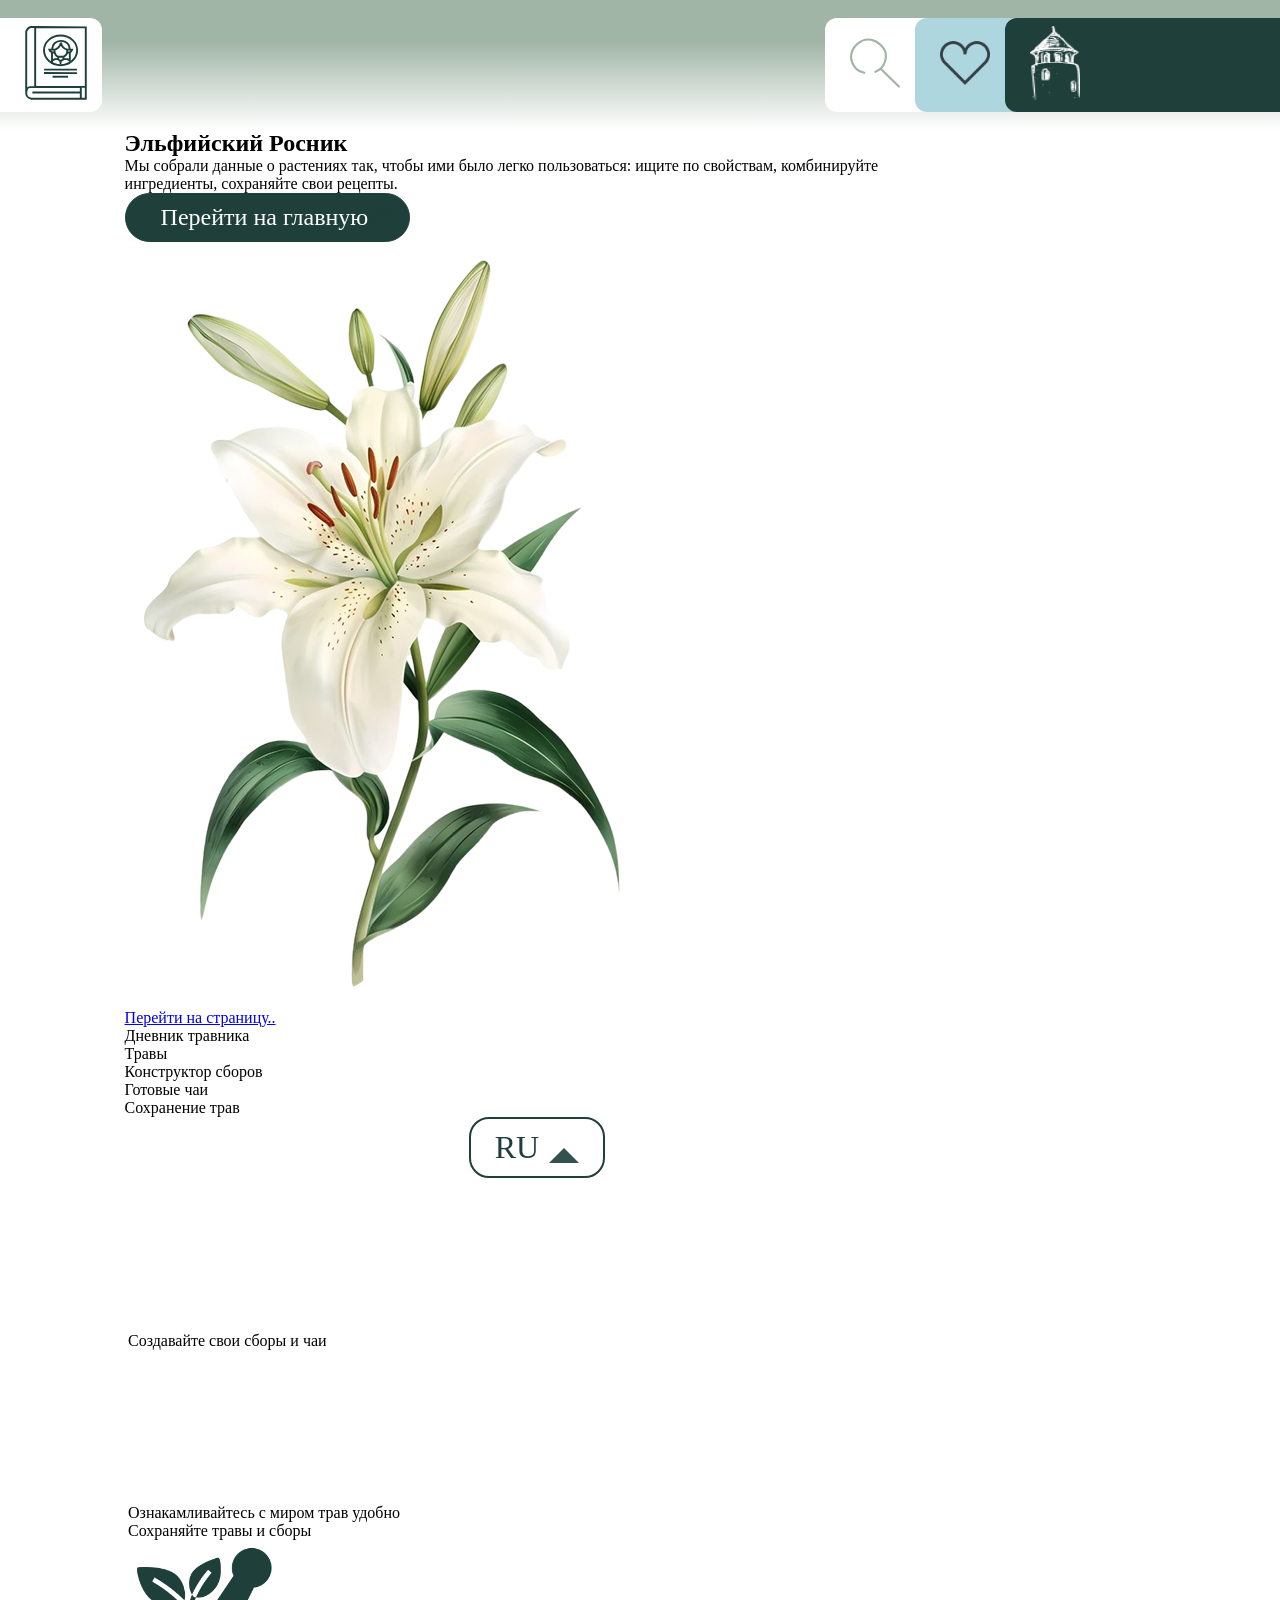
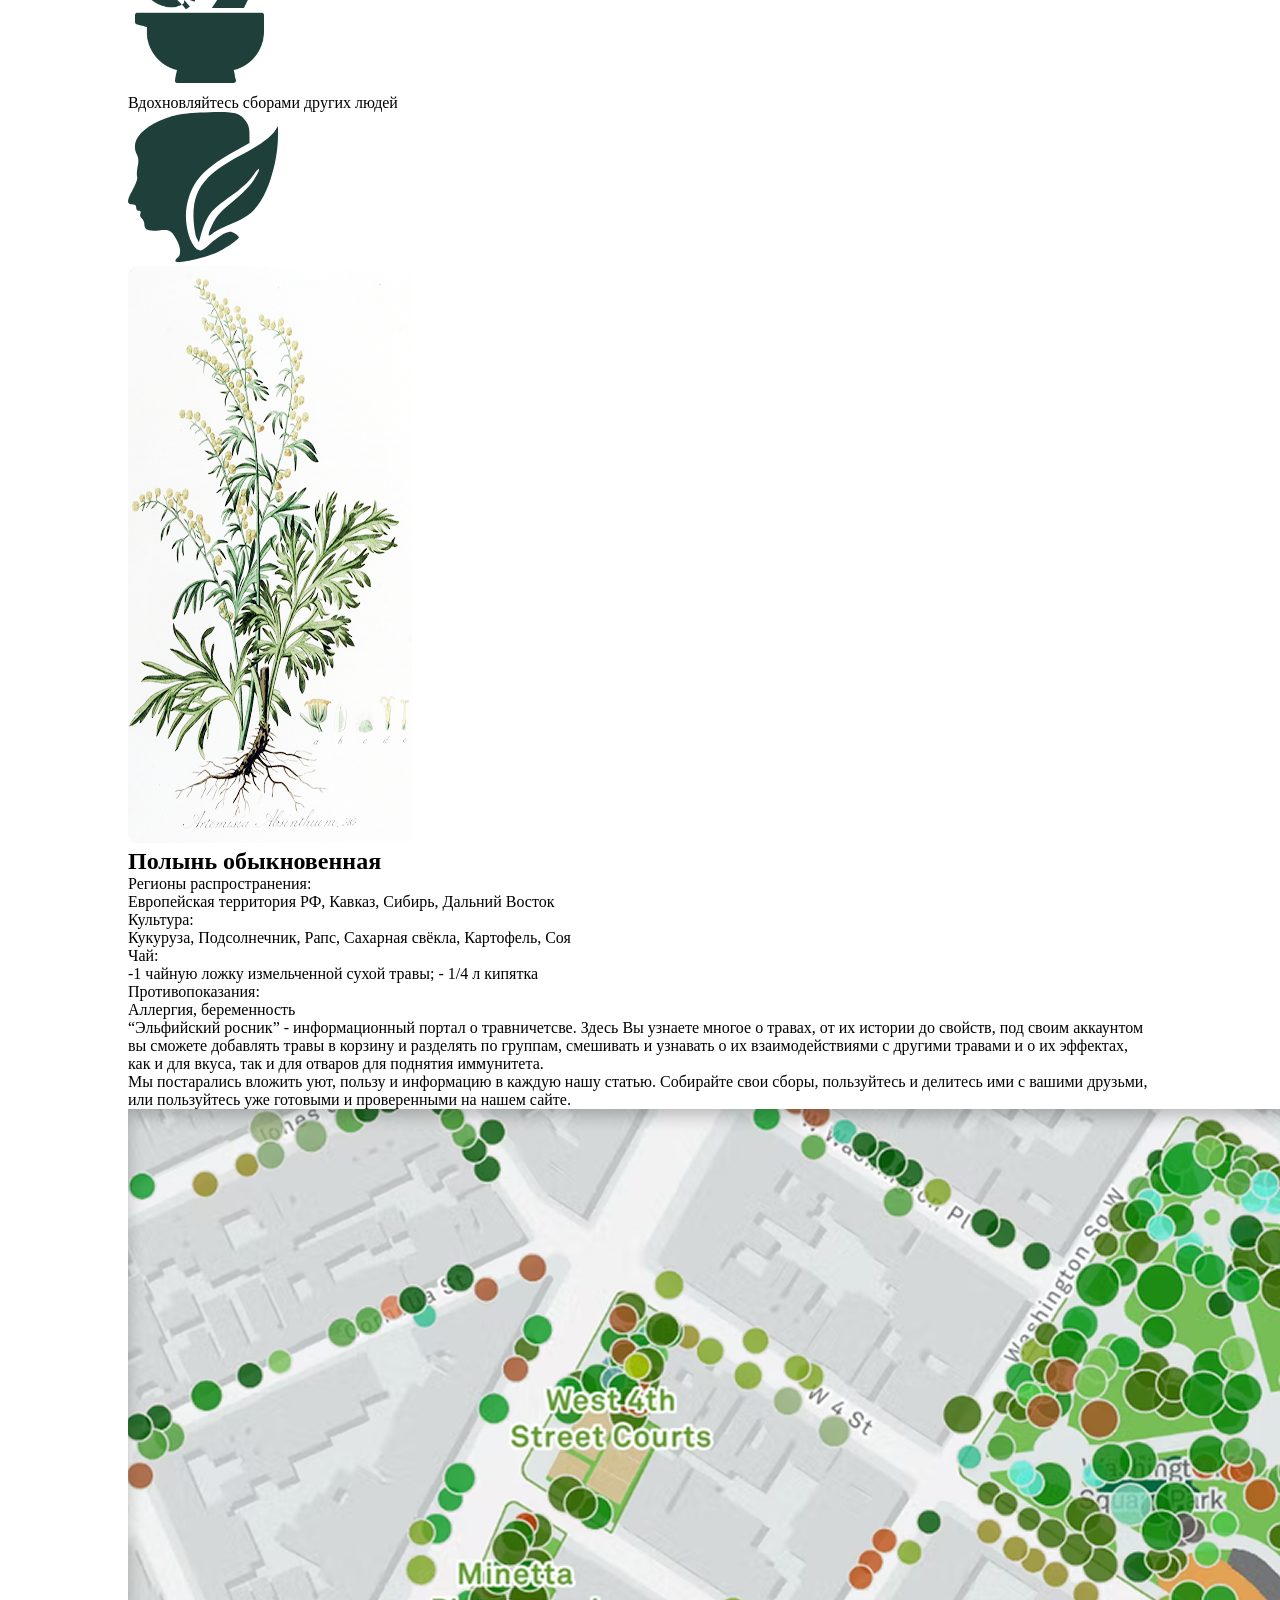
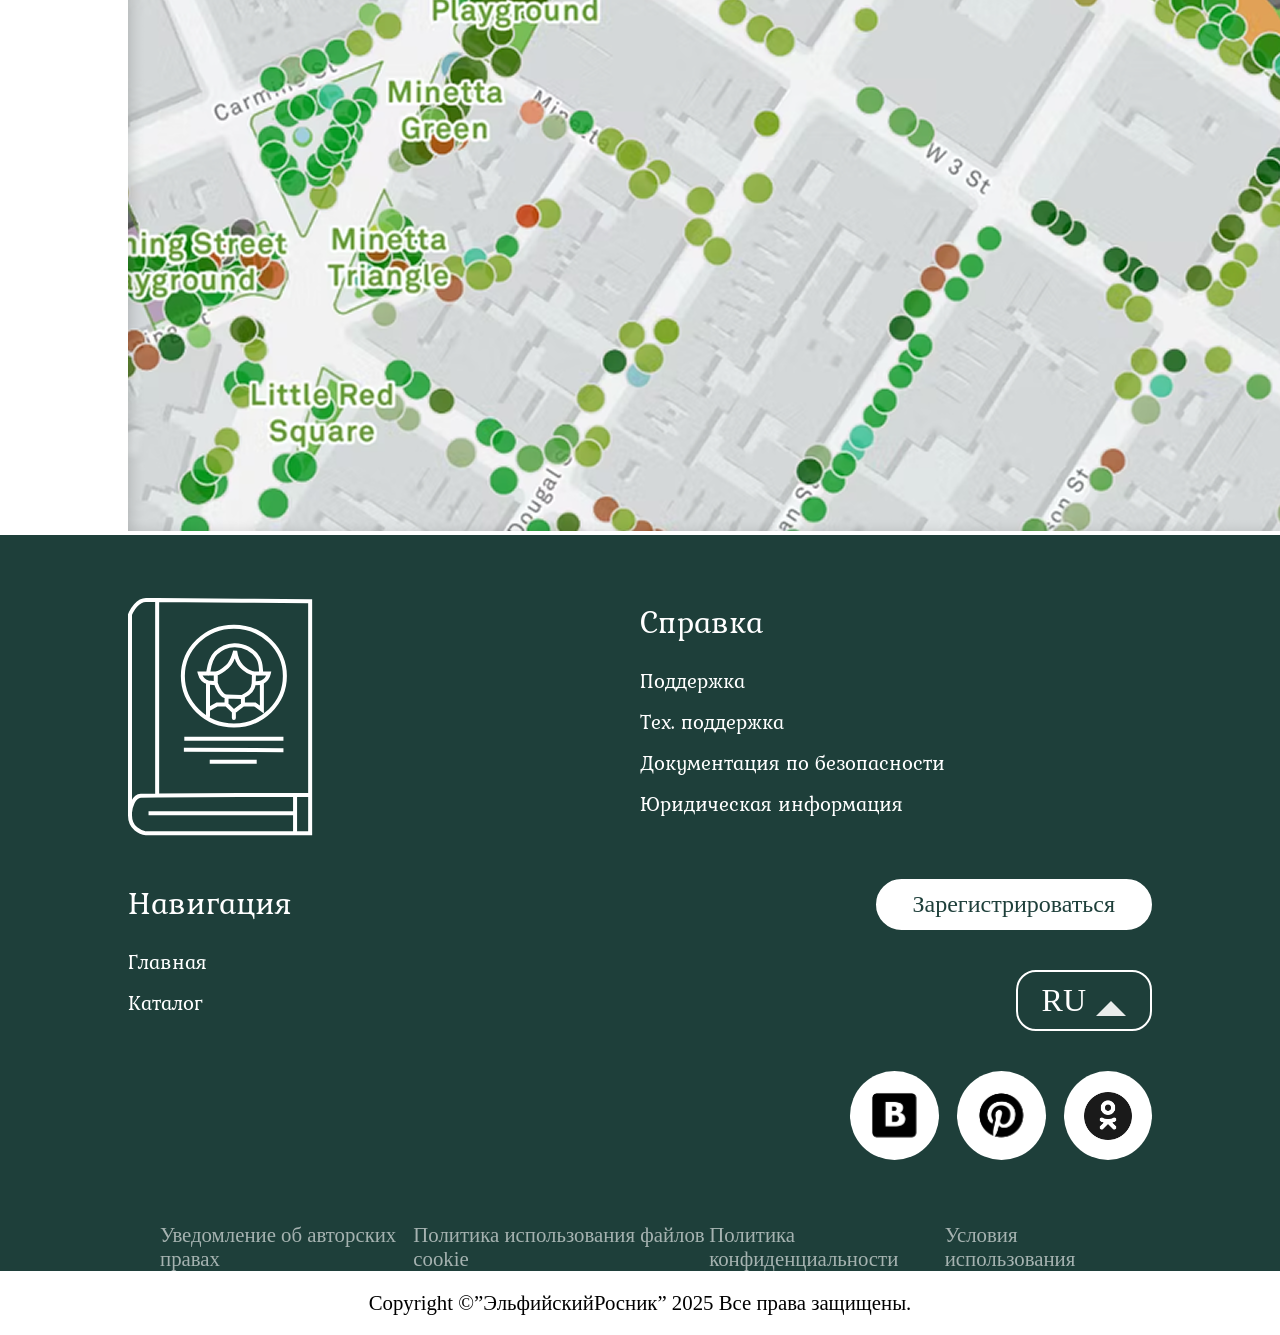
==== pages/index.html @ 5034b3fa "new page - account" ====
<!DOCTYPE html>
<html lang="ru">
<head>
    <meta charset="UTF-8">
    <meta name="viewport" content="width=device-width, initial-scale=1.0">
    <link rel="stylesheet" href="/static/css/style.css">
    <link rel="stylesheet" href="/static/css/pages/index/blocks/blocks.css">
    <title>Эльфийский росник</title>
</head>
<body>
    <header class="header">
        <div class="header_block-logo">
            <img class="header_logo" src="/static/pic/base/header/logo.svg" alt="Логотип">
        </div>
        <nav class="navigation">
            <div class="navigation_block-menu">
                <img class="navigation_menu" src="/static/pic/base/header/menu.png">
            </div>
            <div class="navigation_back navigation_back--white">
                <div class="navigation_block-icon">
                    <a href="search.html"><img class="navigation_icon" src="/static/pic/base/navigation/search.svg" alt="Поиск"></a>
                </div>
                <div class="navigation_back navigation_back--blue">
                    <div class="navigation_block-icon">
                        <a  href="d.html"><img class="navigation_icon" src="/static/pic/base/navigation/favorites.svg" alt="Избранное"></a>
                    </div>
                    <div class="navigation_back navigation_back--green">
                        <div class="navigation_block-icon">
                            <a href="account.html"><img class="navigation_icon" src="/static/pic/base/navigation/account.png" alt="Аккаунт"></a>
                        </div>
                    </div>
                </div>
            </div>
        </nav>
    </header>
    <main class="main">
        <section class="page-main">
            <div class="wrapper">
                <div class="page-main-block">
                    <div class="page-main_content">
                        <div class="page-main_content-text">
                            <h1 class="page-main_title">Эльфийский Росник</h1>
                            <p class="page-main_subtitle">
                                Мы собрали данные о растениях так, чтобы ими было легко пользоваться:
                                ищите по свойствам, комбинируйте ингредиенты, сохраняйте свои рецепты.
                            </p>
                        </div>
                        <div class="page-main_btn-block">
                            <button class="btn btn--right-padding">
                                Перейти на главную
                                <div class="page-main_arrow-block">
                                    <img class="page-main_arrow" src="/static/pic/index/page-main/arrow.svg" alt="Стрелка">
                                </div>
                            </button>
                        </div>
                    </div>
                    <div class="page-main_cover">
                        <div class="page-main_cover-back">
                            <div class="page-main_cover-block">
                                <img class="page-main_cover-plant" src="/static/pic/index/page-main/plant.png" alt="растение">
                                <div class="page-main_cover-decor"></div>
                                <a class="page-main_cover-btn" href="#">Перейти на страницу..</a>
                            </div>
                        </div>
                    </div>
                </div>
                <div class="page-main_decor"></div>
            </div>
            <div class="page-main_footer wrapper">
                    <div class=" page-main_tag-list">
                        <div class="page-main_tag">
                            <p class="page-main_tag-title">Дневник травника</p>
                        </div>
                        <div class="page-main_tag">
                            <p class="page-main_tag-title">Травы</p>
                        </div>
                        <div class="page-main_tag">
                            <p class="page-main_tag-title">Конструктор сборов</p>
                        </div >
                        <div class="page-main_tag">
                            <p class="page-main_tag-title">Готовые чаи</p>
                        </div>
                        <div class="page-main_tag">
                            <p class="page-main_tag-title">Сохранение трав</p>
                        </div>
                    </div>
                    <div class="lang">
                        <div class="lang_block">
                            <p class="lang_selector">RU</p>
                            <div class="lang_arrow"></div>
                        </div>
                    </div>
                </div>
        </section>
        <div class="line_word-block">
            <div class="line_word-list wrapper">
                <p class="line_word line_word--accent ">травы</p>
                <p class="line_word">росник</p>
                <p class="line_word">отвары</p>
                <p class="line_word line_word--accent">уют</p>
                <p class="line_word">польза</p>
                <p class="line_word">сообщество</p>
                <p class="line_word line_word--accent">история</p>
            </div>
        </div>
        <section class="advantages wrapper">
            <div class="advantages_content">
                <div class="advantages_cards advantages_cards--blue ">
                    <div class="advantages_card">
                        <div class="advantages_card-content">
                            <img class="advantages_card-img" src="/static/pic/index/advantages/icon.svg" />
                            <p class="advantages_card-text">Создавайте свои сборы и чаи</p>
                        </div>
                    </div>
                    <div class="advantages_card">
                        <div class="advantages_card-content">
                            <img class="advantages_card-img" src="/static/pic/index/advantages/icon-flower.svg" />
                            <p class="advantages_card-text">Ознакамливайтесь с миром трав удобно</p>
                        </div>
                    </div>
                </div>
                <div class="advantages_cards advantages_cards--revers">
                    <div class="advantages_card advantages_card--green">
                        <div class="advantages_card-content advantages_card-content--right">
                            <p class="advantages_card-text advantages_card-text--green">Сохраняйте травы и сборы</p>
                            <img class="advantages_card-img advantages_card-img--right" src="/static/pic/index/advantages/icon-grass.svg" />
                        </div>
                    </div>
                    <div class="advantages_card advantages_card--green">
                        <div class="advantages_card-content advantages_card-content--right">
                            <p class="advantages_card-text advantages_card-text--green">Вдохновляйтесь сборами других людей</p>
                            <img class="advantages_card-img advantages_card-img--right" src="/static/pic/index/advantages/icon-human.svg" />
                        </div>
                    </div>
                </div>
            </div>
        </section>
        <div class="line_word-block line_word-block--blue">
            <div class="line_word-list wrapper">
                <p class="line_word line_word--accent">чай</p>
                <p class="line_word line_word--blue">сборы</p>
                <p class="line_word line_word--blue">друзья</p>
                <p class="line_word line_word--blue">растения</p>
                <p class="line_word line_word--blue" >статьи</p>
                <p class="line_word line_word--accent">вики</p>
                <p class="line_word line_word--blue">статьи</p>
            </div>
        </div>
        <section class="book wrapper">
            <div class="book_content">
                <div class="book_plant">
                    <img class="book_plant-img" src="/static/pic/index/book/plant.png" alt="">
                    <div class="book_plant-content">
                        <h2 class="book_plant-title">Полынь обыкновенная</h2>
                        <div class="book_text-block">
                            <p class="book_plant-text">Регионы распространения:</p>
                            <p class="book_plant-text book_plant-text--grey">Европейская 
                                территория РФ, Кавказ, Сибирь, Дальний Восток</p>
                        </div>
                        <div class="book_text-block">
                            <p class="book_plant-text">Культура: </p>
                            <p class="book_plant-text book_plant-text--grey">Кукуруза, 
                                Подсолнечник, Рапс, Сахарная свёкла, Картофель, Соя</p>
                        </div>
                        <div class="book_text-block">
                            <p class="book_plant-text">Чай:</p>
                            <p class="book_plant-text book_plant-text--grey">-1 чайную ложку 
                                измельченной сухой травы; - 1/4 л кипятка</p>
                        </div>
                        <div class="book_text-block">
                            <p class="book_plant-text">Противопоказания:</p>
                            <p class="book_plant-text book_plant-text--grey">Аллергия, беременность</p>
                        </div>
                    </div>
                </div>
                <div class="book_description">
                    <div class="book_description-block">
                        <p class="book_description-text">
                            “Эльфийский росник” - информационный портал о травничетсве. Здесь 
                            Вы узнаете многое о травах, от их истории до свойств, под своим 
                            аккаунтом вы сможете добавлять травы в корзину и разделять по 
                            группам, смешивать и узнавать о их взаимодействиями с другими 
                            травами и о их эффектах, как и для вкуса, так и для отваров для 
                            поднятия иммунитета.
                        </p>
                        <p class="book_description-text">
                            Мы постарались вложить уют, пользу и информацию в каждую нашу 
                            статью. Собирайте свои сборы, пользуйтесь и делитесь ими с 
                            вашими друзьми, или пользуйтесь уже готовыми и проверенными 
                            на нашем сайте. 
                        </p>
                    </div>
                </div>
            </div>
        </section>
        <section class="map wrapper">
            <img class="map_img" src="/static/pic/index/cart/cart.png" alt="карта">
        </section>
    </main>
        <footer class="footer">
            <div class="footer_container ">
                <div class="footer_content wrapper">
                    <a href="/" class="footer_logo">
                        <img class="footer_logo-icon" src="/static/pic/index/footer/logo.svg" alt="логотип">
                    </a>
                    <div class="footer_content-text">
                        <h3 class="footer_content-title">Справка</h3>
                        <div class="footer_block-text">
                            <a class="footer_text" href="/"><p>Поддержка</p></a>
                            <a class="footer_text" href="/"><p>Тех. поддержка</p></a>
                            <a class="footer_text" href="/"><p>Документация по безопасности</p></a>
                            <a class="footer_text" href="/"><p>Юридическая информация</p></a>
                        </div>
                    </div>
                    <div class="footer_content-text">
                        <h3 class="footer_content-title">Навигация</h3>
                        <div class="footer_block-text">
                            <a class="footer_text" href="#"><p>Главная</p></a>
                            <a class="footer_text" href="#"><p>Каталог</p></a>
                        </div>
                    </div>
                    <div class="footer_btn-block">
                        <button class="btn btn--white">Зарегистрироваться</button>
                        <div class="lang">
                            <div class="lang_block lang_block--white">
                                <p class="lang_selector lang_selector--white">RU</p>
                                <div class="lang_arrow lang_arrow--white"></div>
                            </div>
                        </div>
                        <div class="footer_social">
                            <div class="footer_social-block">
                                <img class="footer_social-icon" src="/static/pic/base/footer/icon-vkontakte.svg" alt="вконтакте" />
                            </div>
                            <div class="footer_social-block">
                                <img class="footer_social-icon" src="/static/pic/base/footer/icon-pinterest.svg" alt="пинтерест" />
                            </div>
                            <div class="footer_social-block">
                                <img class="footer_social-icon" src="/static/pic/base/footer/icon-OK.svg" alt="одноклассники" />
                            </div>
                        </div>
                    </div>
                </div>
                <div class="footer_politic">
                    <a href="/" class="footer_politic-text" ><p>Уведомление об авторских правах</p></a>
                    <a href="/" class="footer_politic-text"><p>Политика использования файлов cookie</p></a>
                    <a href="/" class="footer_politic-text"><p>Политика конфиденциальности</p></a>
                    <a href="/" class="footer_politic-text"><p>Условия использования</p></a>
                </div>
            </div>
            <div class="footer_company">
                <p class="footer_company-text">Copyright &copy;”ЭльфийскийРосник” 2025 Все права защищены.</p>
            </div>
            <p class="footer_decor">Эльфийский росник</p>
        </footer>
 
</body>
</html>
---- static/css/style.css ----
@import url('./base/base.css');
@import url('./fonts/fonts.css');

*{
    padding: 0;
    margin: 0;
    box-sizing: border-box;
}
.main{
    display: flex;
    flex-direction: column;
    align-items: center;
    justify-content: center;
}
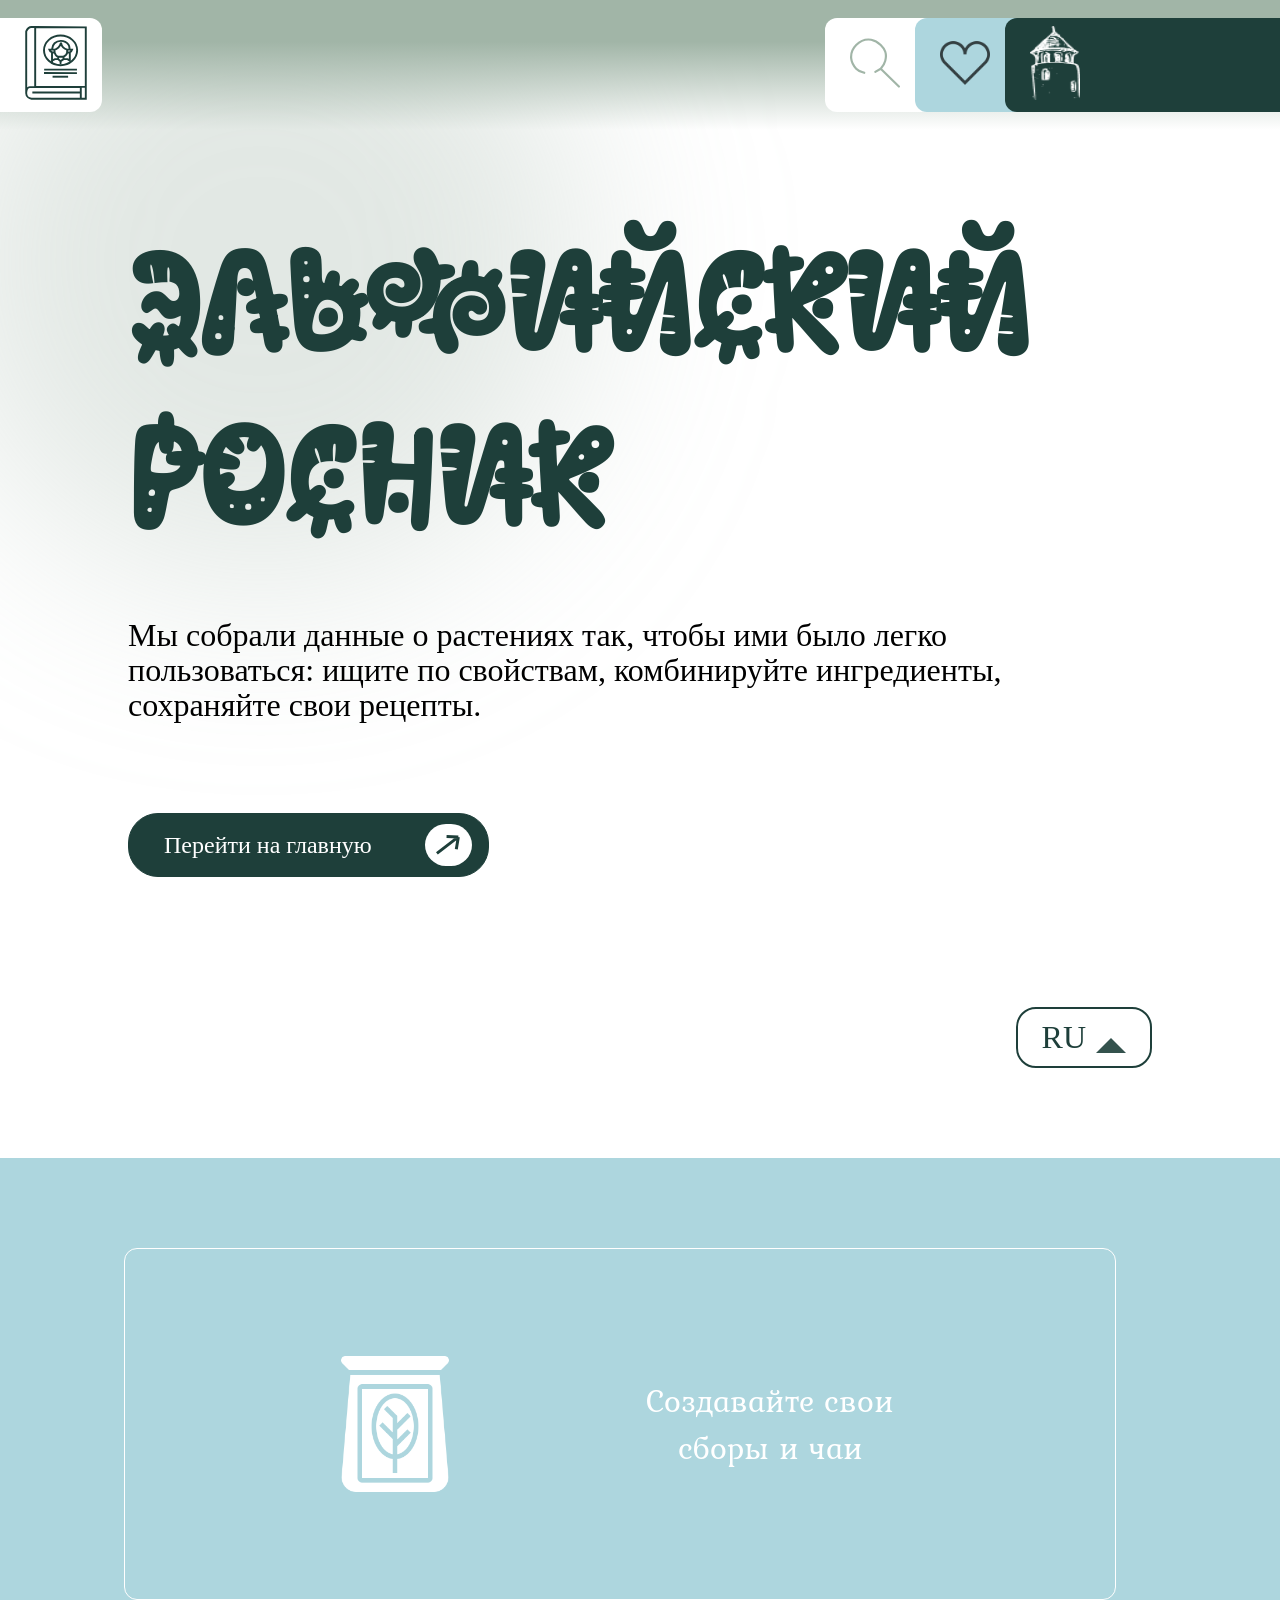
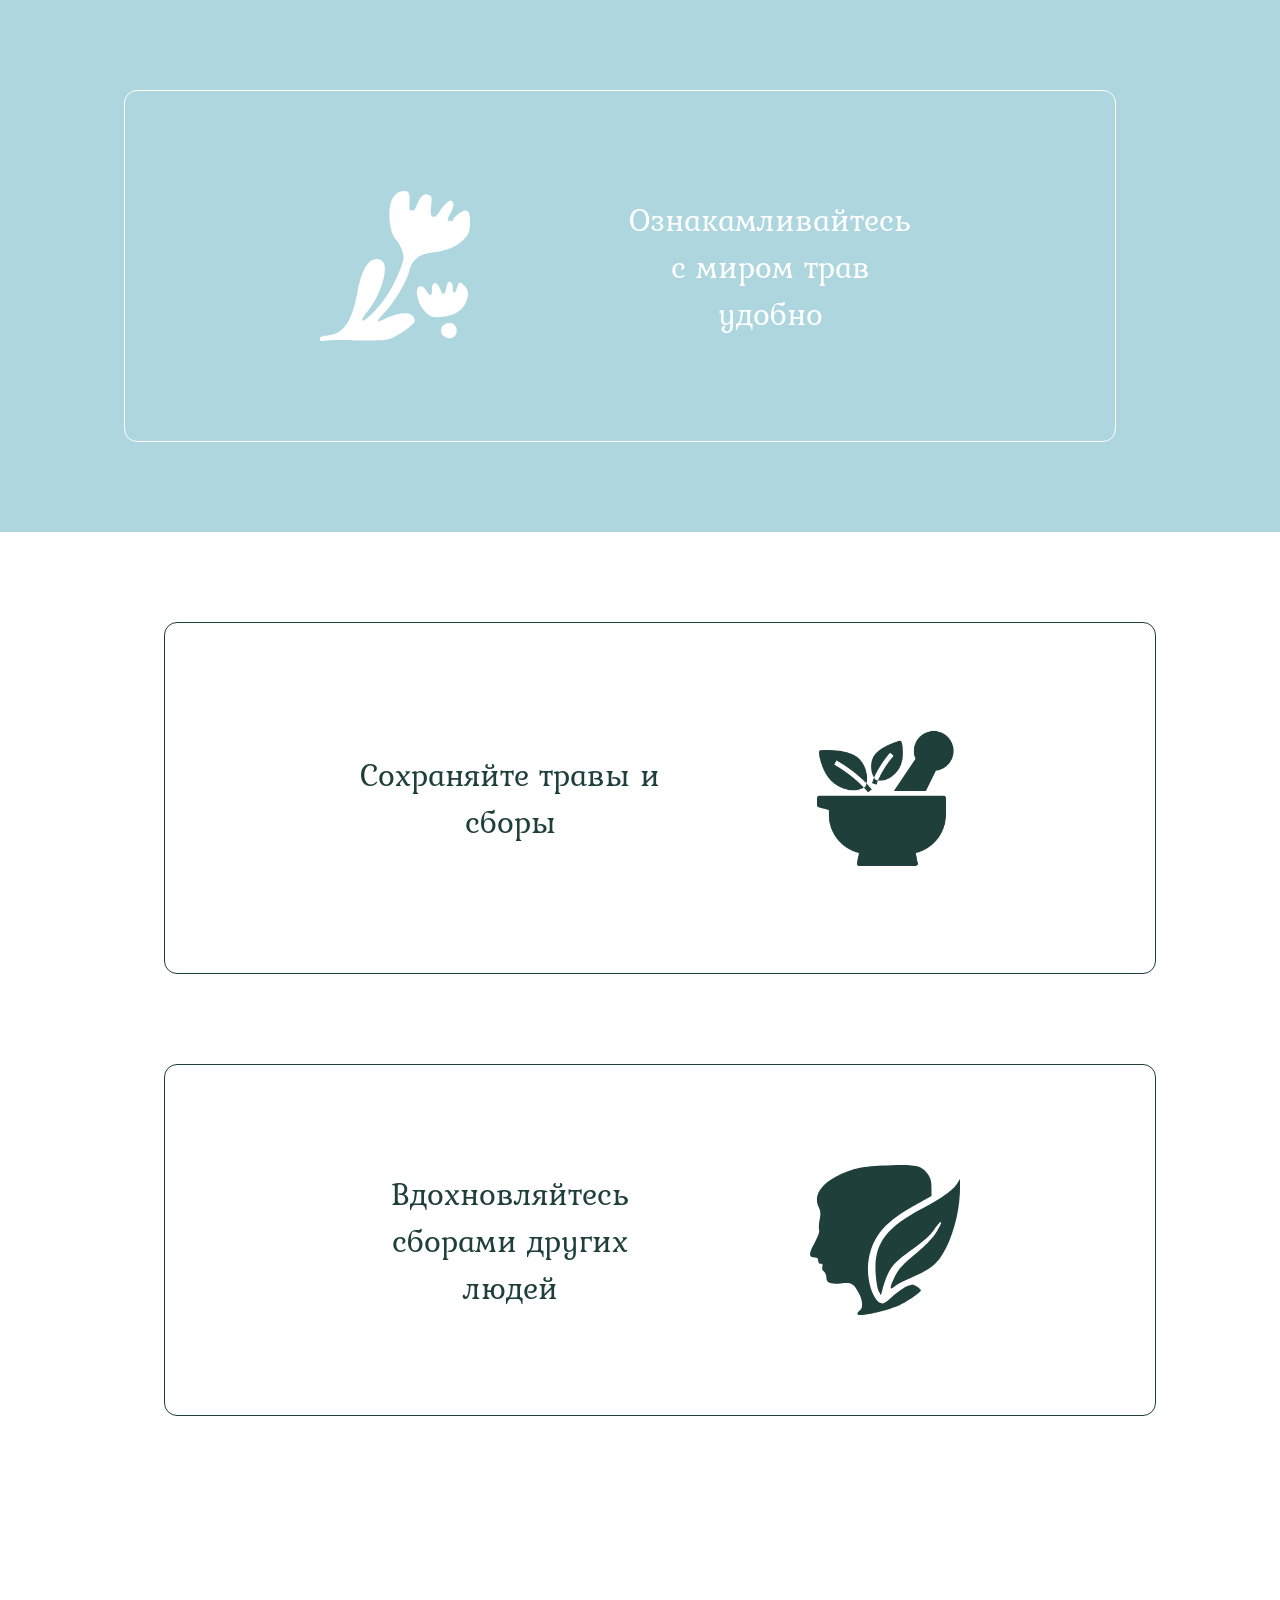
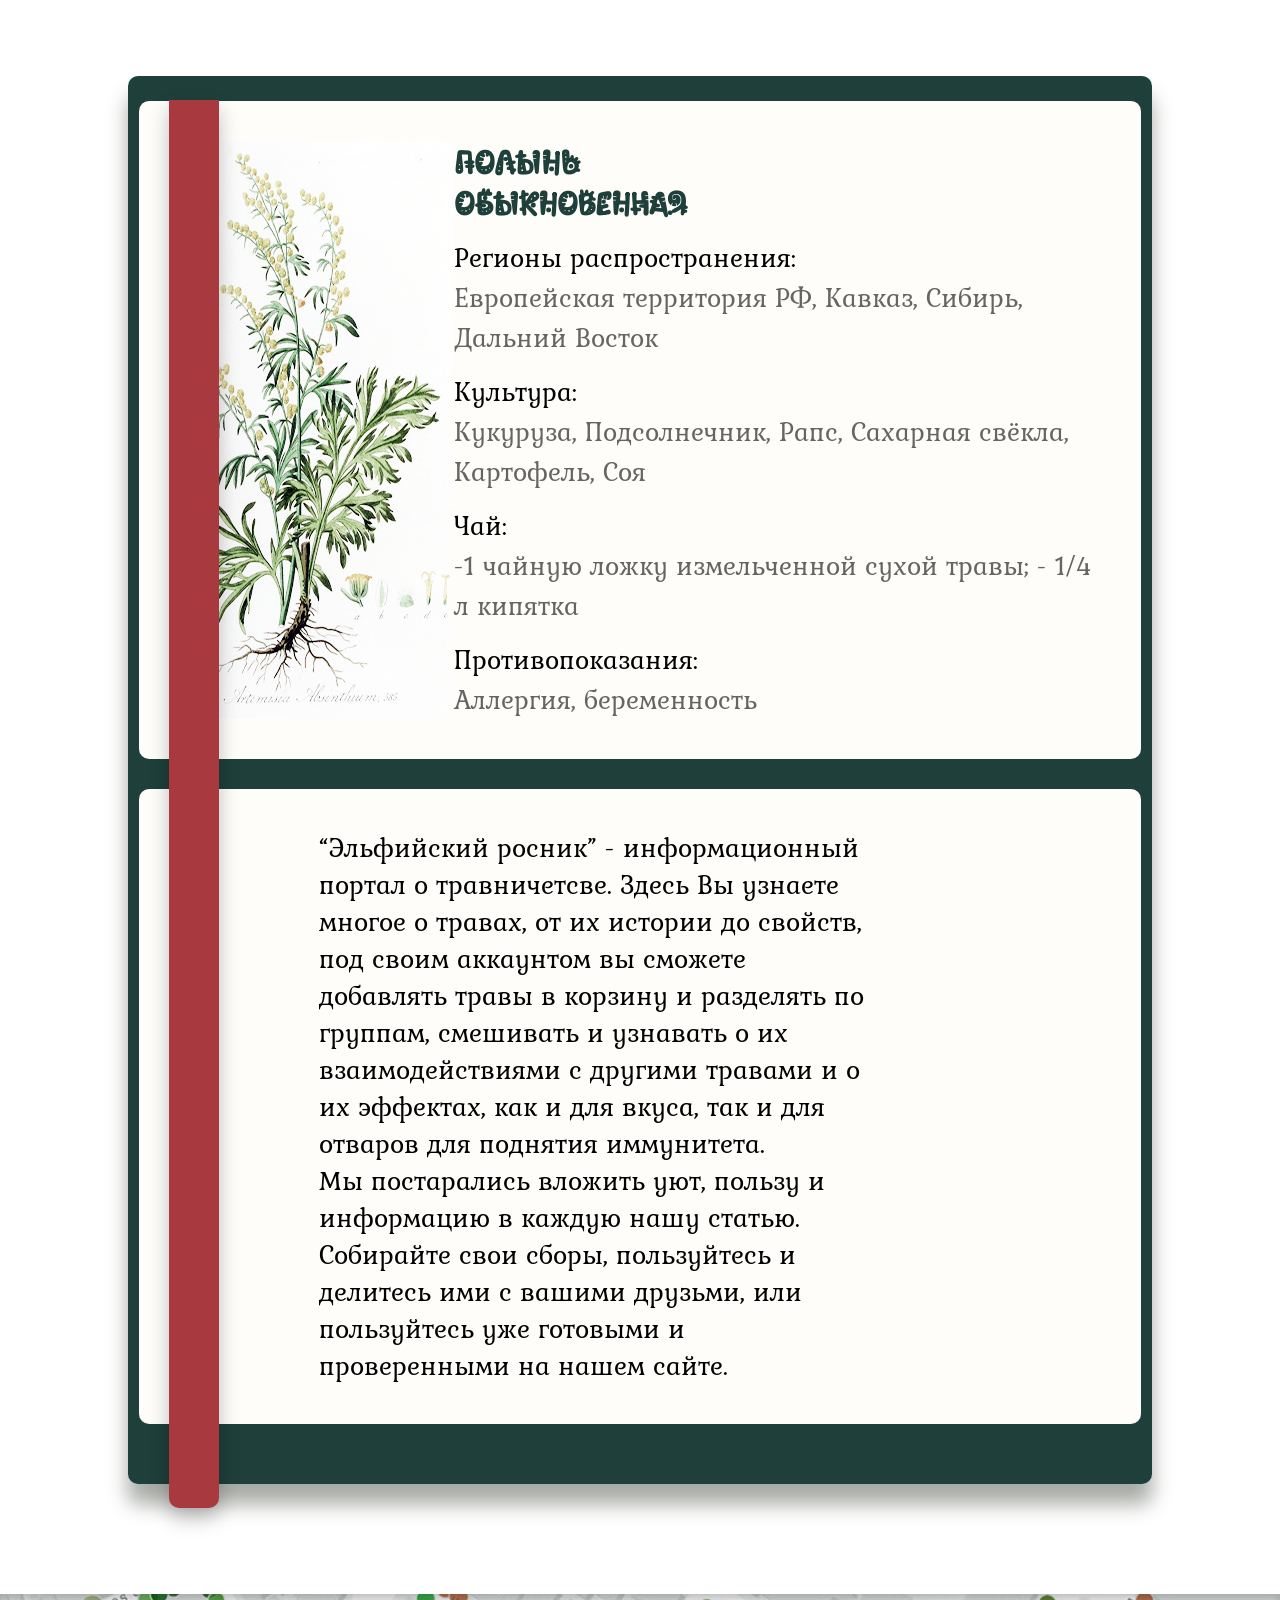
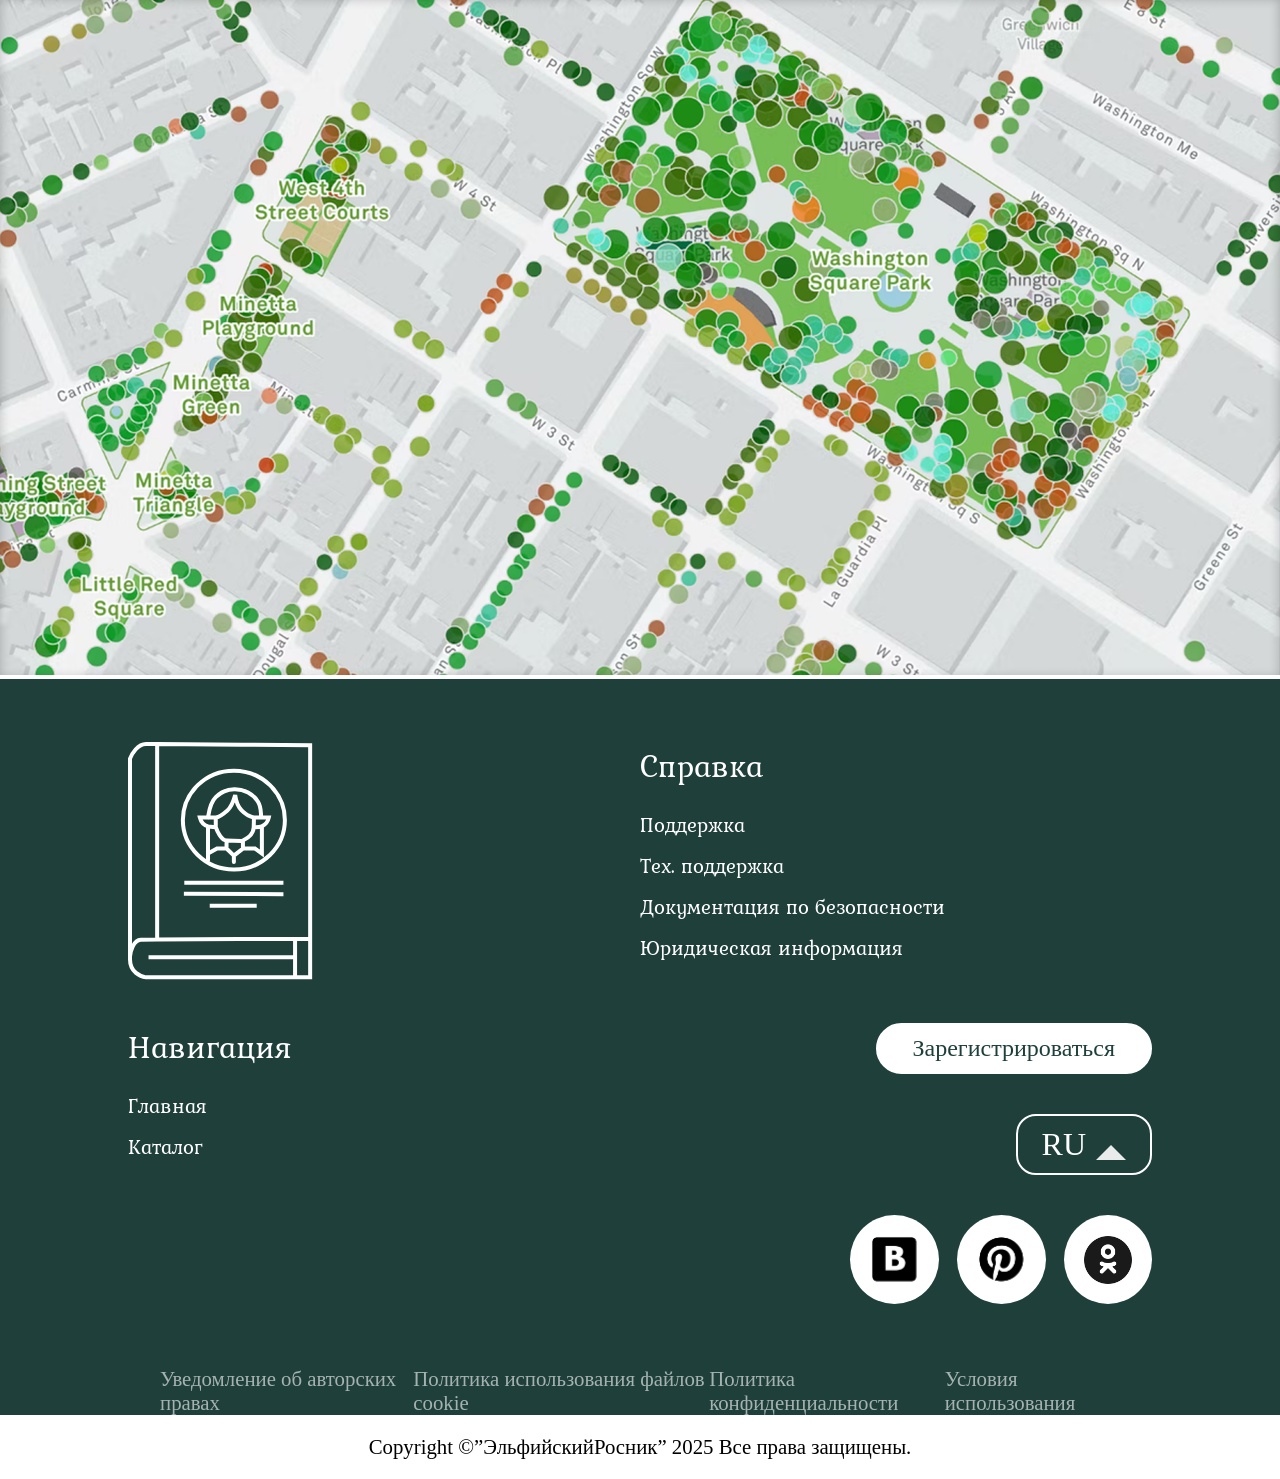
==== commit 5222d450: "login page" ====
--- a/pages/index.html
+++ b/pages/index.html
@@ -4,7 +4,7 @@
     <meta charset="UTF-8">
     <meta name="viewport" content="width=device-width, initial-scale=1.0">
     <link rel="stylesheet" href="/static/css/style.css">
-    <link rel="stylesheet" href="/static/css/pages/index/blocks/blocks.css">
+    <link rel="stylesheet" href="/static/css/pages/index/blocks.css">
     <title>Эльфийский росник</title>
 </head>
 <body>
@@ -18,15 +18,15 @@
             </div>
             <div class="navigation_back navigation_back--white">
                 <div class="navigation_block-icon">
-                    <a href="search.html"><img class="navigation_icon" src="/static/pic/base/navigation/search.svg" alt="Поиск"></a>
+                    <a href="search.html"><img class="navigation_icon" src="/static/pic/base/navigation/search.svg" alt="поиск"></a>
                 </div>
                 <div class="navigation_back navigation_back--blue">
                     <div class="navigation_block-icon">
-                        <a  href="d.html"><img class="navigation_icon" src="/static/pic/base/navigation/favorites.svg" alt="Избранное"></a>
+                        <a  href="d.html"><img class="navigation_icon" src="/static/pic/base/navigation/favorites.svg" alt="избранное"></a>
                     </div>
                     <div class="navigation_back navigation_back--green">
                         <div class="navigation_block-icon">
-                            <a href="account.html"><img class="navigation_icon" src="/static/pic/base/navigation/account.png" alt="Аккаунт"></a>
+                            <a href="account.html"><img class="navigation_icon" src="/static/pic/base/navigation/account.png" alt="аккаунт"></a>
                         </div>
                     </div>
                 </div>
@@ -54,12 +54,12 @@
                             </button>
                         </div>
                     </div>
-                    <div class="page-main_cover">
-                        <div class="page-main_cover-back">
-                            <div class="page-main_cover-block">
-                                <img class="page-main_cover-plant" src="/static/pic/index/page-main/plant.png" alt="растение">
-                                <div class="page-main_cover-decor"></div>
-                                <a class="page-main_cover-btn" href="#">Перейти на страницу..</a>
+                    <div class="decoration-block">
+                        <div class="decoration-block_back">
+                            <div class="decoration-block_block">
+                                <img class="decoration-block_plant" src="/static/pic/index/page-main/plant.png" alt="растение" />
+                                <div class="decoration-block_decor"></div>
+                                <a class="decoration-block_btn" href="#">Перейти на страницу..</a>
                             </div>
                         </div>
                     </div>
@@ -197,61 +197,61 @@
             <img class="map_img" src="/static/pic/index/cart/cart.png" alt="карта">
         </section>
     </main>
-        <footer class="footer">
-            <div class="footer_container ">
-                <div class="footer_content wrapper">
-                    <a href="/" class="footer_logo">
-                        <img class="footer_logo-icon" src="/static/pic/index/footer/logo.svg" alt="логотип">
-                    </a>
-                    <div class="footer_content-text">
-                        <h3 class="footer_content-title">Справка</h3>
-                        <div class="footer_block-text">
-                            <a class="footer_text" href="/"><p>Поддержка</p></a>
-                            <a class="footer_text" href="/"><p>Тех. поддержка</p></a>
-                            <a class="footer_text" href="/"><p>Документация по безопасности</p></a>
-                            <a class="footer_text" href="/"><p>Юридическая информация</p></a>
-                        </div>
-                    </div>
-                    <div class="footer_content-text">
-                        <h3 class="footer_content-title">Навигация</h3>
-                        <div class="footer_block-text">
-                            <a class="footer_text" href="#"><p>Главная</p></a>
-                            <a class="footer_text" href="#"><p>Каталог</p></a>
-                        </div>
-                    </div>
-                    <div class="footer_btn-block">
-                        <button class="btn btn--white">Зарегистрироваться</button>
-                        <div class="lang">
-                            <div class="lang_block lang_block--white">
-                                <p class="lang_selector lang_selector--white">RU</p>
-                                <div class="lang_arrow lang_arrow--white"></div>
-                            </div>
-                        </div>
-                        <div class="footer_social">
-                            <div class="footer_social-block">
-                                <img class="footer_social-icon" src="/static/pic/base/footer/icon-vkontakte.svg" alt="вконтакте" />
-                            </div>
-                            <div class="footer_social-block">
-                                <img class="footer_social-icon" src="/static/pic/base/footer/icon-pinterest.svg" alt="пинтерест" />
-                            </div>
-                            <div class="footer_social-block">
-                                <img class="footer_social-icon" src="/static/pic/base/footer/icon-OK.svg" alt="одноклассники" />
-                            </div>
-                        </div>
-                    </div>
-                </div>
-                <div class="footer_politic">
-                    <a href="/" class="footer_politic-text" ><p>Уведомление об авторских правах</p></a>
-                    <a href="/" class="footer_politic-text"><p>Политика использования файлов cookie</p></a>
-                    <a href="/" class="footer_politic-text"><p>Политика конфиденциальности</p></a>
-                    <a href="/" class="footer_politic-text"><p>Условия использования</p></a>
-                </div>
-            </div>
-            <div class="footer_company">
-                <p class="footer_company-text">Copyright &copy;”ЭльфийскийРосник” 2025 Все права защищены.</p>
-            </div>
-            <p class="footer_decor">Эльфийский росник</p>
-        </footer>
+    <footer class="footer">
+        <div class="footer_container ">
+            <div class="footer_content wrapper">
+                <a href="/" class="footer_logo">
+                    <img class="footer_logo-icon" src="/static/pic/base/footer/logo.svg" alt="логотип">
+                </a>
+                <div class="footer_content-text">
+                    <h3 class="footer_content-title">Справка</h3>
+                    <div class="footer_block-text">
+                        <a class="footer_text" href="/"><p>Поддержка</p></a>
+                        <a class="footer_text" href="/"><p>Тех. поддержка</p></a>
+                        <a class="footer_text" href="/"><p>Документация по безопасности</p></a>
+                        <a class="footer_text" href="/"><p>Юридическая информация</p></a>
+                    </div>
+                </div>
+                <div class="footer_content-text">
+                    <h3 class="footer_content-title">Навигация</h3>
+                    <div class="footer_block-text">
+                        <a class="footer_text" href="#"><p>Главная</p></a>
+                        <a class="footer_text" href="#"><p>Каталог</p></a>
+                    </div>
+                </div>
+                <div class="footer_btn-block">
+                    <button class="btn btn--white">Зарегистрироваться</button>
+                    <div class="lang">
+                        <div class="lang_block lang_block--white">
+                            <p class="lang_selector lang_selector--white">RU</p>
+                            <div class="lang_arrow lang_arrow--white"></div>
+                        </div>
+                    </div>
+                    <div class="footer_social">
+                        <div class="footer_social-block">
+                            <img class="footer_social-icon" src="/static/pic/base/footer/icon-vkontakte.svg" alt="вконтакте" />
+                        </div>
+                        <div class="footer_social-block">
+                            <img class="footer_social-icon" src="/static/pic/base/footer/icon-pinterest.svg" alt="пинтерест" />
+                        </div>
+                        <div class="footer_social-block">
+                            <img class="footer_social-icon" src="/static/pic/base/footer/icon-OK.svg" alt="одноклассники" />
+                        </div>
+                    </div>
+                </div>
+            </div>
+            <div class="footer_politic">
+                <a href="/" class="footer_politic-text" ><p>Уведомление об авторских правах</p></a>
+                <a href="/" class="footer_politic-text"><p>Политика использования файлов cookie</p></a>
+                <a href="/" class="footer_politic-text"><p>Политика конфиденциальности</p></a>
+                <a href="/" class="footer_politic-text"><p>Условия использования</p></a>
+            </div>
+        </div>
+        <div class="footer_company">
+            <p class="footer_company-text">Copyright &copy;”ЭльфийскийРосник” 2025 Все права защищены.</p>
+        </div>
+        <p class="footer_decor">Эльфийский росник</p>
+    </footer>
  
 </body>
 </html>
--- a/static/css/pages/index/blocks.css
+++ b/static/css/pages/index/blocks.css
@@ -0,0 +1,24 @@
+@import url("./blocks/header.css");
+@import url('./blocks/navigation.css');
+@import url('./blocks/page-main.css');
+@import url('./blocks/advantages.css');
+@import url('./blocks/book.css');
+@import url('./blocks/map.css');
+
+@media (max-width: 700px ) {
+    html{
+        font-size: 10px;
+    }
+}
+
+
+@media (max-width: 460px ) {
+    html{
+        font-size: 8px;
+    }
+}
+@media (max-width: 400px ) {
+    html{
+        font-size: 7px;
+    }
+}
